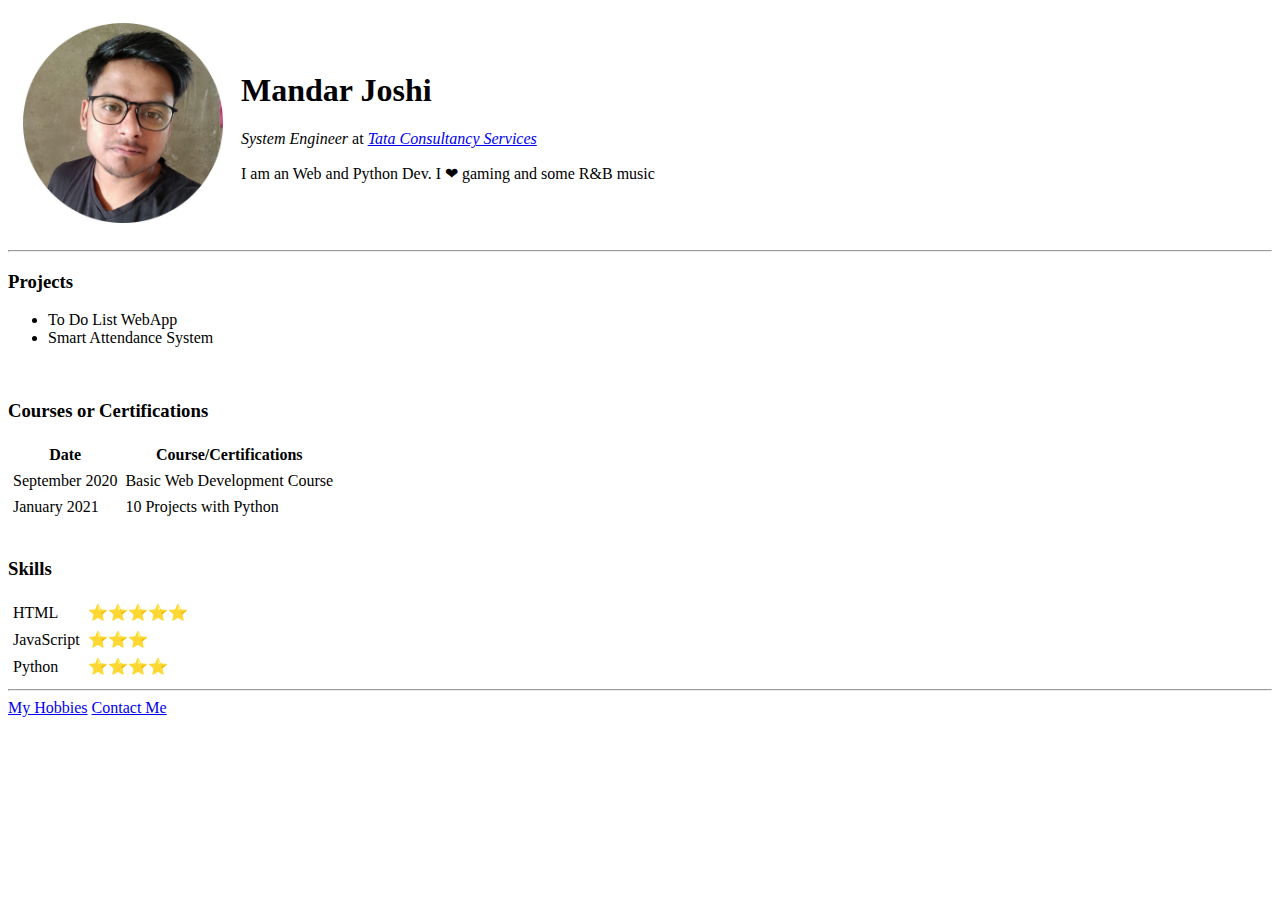
==== index.html @ 589ac733 "HTMLcommit1" ====
<!DOCTYPE html>
<html lang="en" dir="ltr">

<head>
  <meta charset="utf-8">
  <title>Mandar's Personal Site</title>
</head>
<style media="screen">
  img {
    width: 200px;
    margin: 10px;
  }

  th,
  td {
    padding: 3px;
    align: "center"
  }

  a {
    align: "center";
  }
</style>

<body>
  <table>
    <tr>
      <td><img src="Mandar.png" alt="Mandar" /></td>
      <td>
        <h1>Mandar Joshi</h1>
        <p><i>System Engineer</i> at <a href="https://www.tcs.com/"><i>Tata Consultancy Services</i></a></p>
        <p>I am an Web and Python Dev. I ❤ gaming and some R&B music</p>
      </td>
    </tr>
  </table>
  <hr>
  <h3>Projects</h3>
  <ul>
    <li>To Do List WebApp</li>
    <li>Smart Attendance System</li>
  </ul>
  <br>
  <h3>Courses or Certifications</h3>
  <table>
    <thead>
      <th>Date</th>
      <th>Course/Certifications</th>
    </thead>
    <tr>
      <td>September 2020</td>
      <td>Basic Web Development Course</td>
    </tr>
    <tr>
      <td>January 2021</td>
      <td>10 Projects with Python</td>
    </tr>
  </table>
  <br>
  <h3>Skills</h3>
  <table>
    <tr>
      <td>HTML</td>
      <td>⭐⭐⭐⭐⭐</td>
    </tr>
    <tr>
      <td>JavaScript</td>
      <td>⭐⭐⭐</td>
    </tr>
    <tr>
      <td>Python</td>
      <td>⭐⭐⭐⭐</td>
    </tr>
  </table>
  <hr>
  <a href="hobbies.html">My Hobbies</a>
  <a href="contact-me.html">Contact Me</a>
</body>

</html>
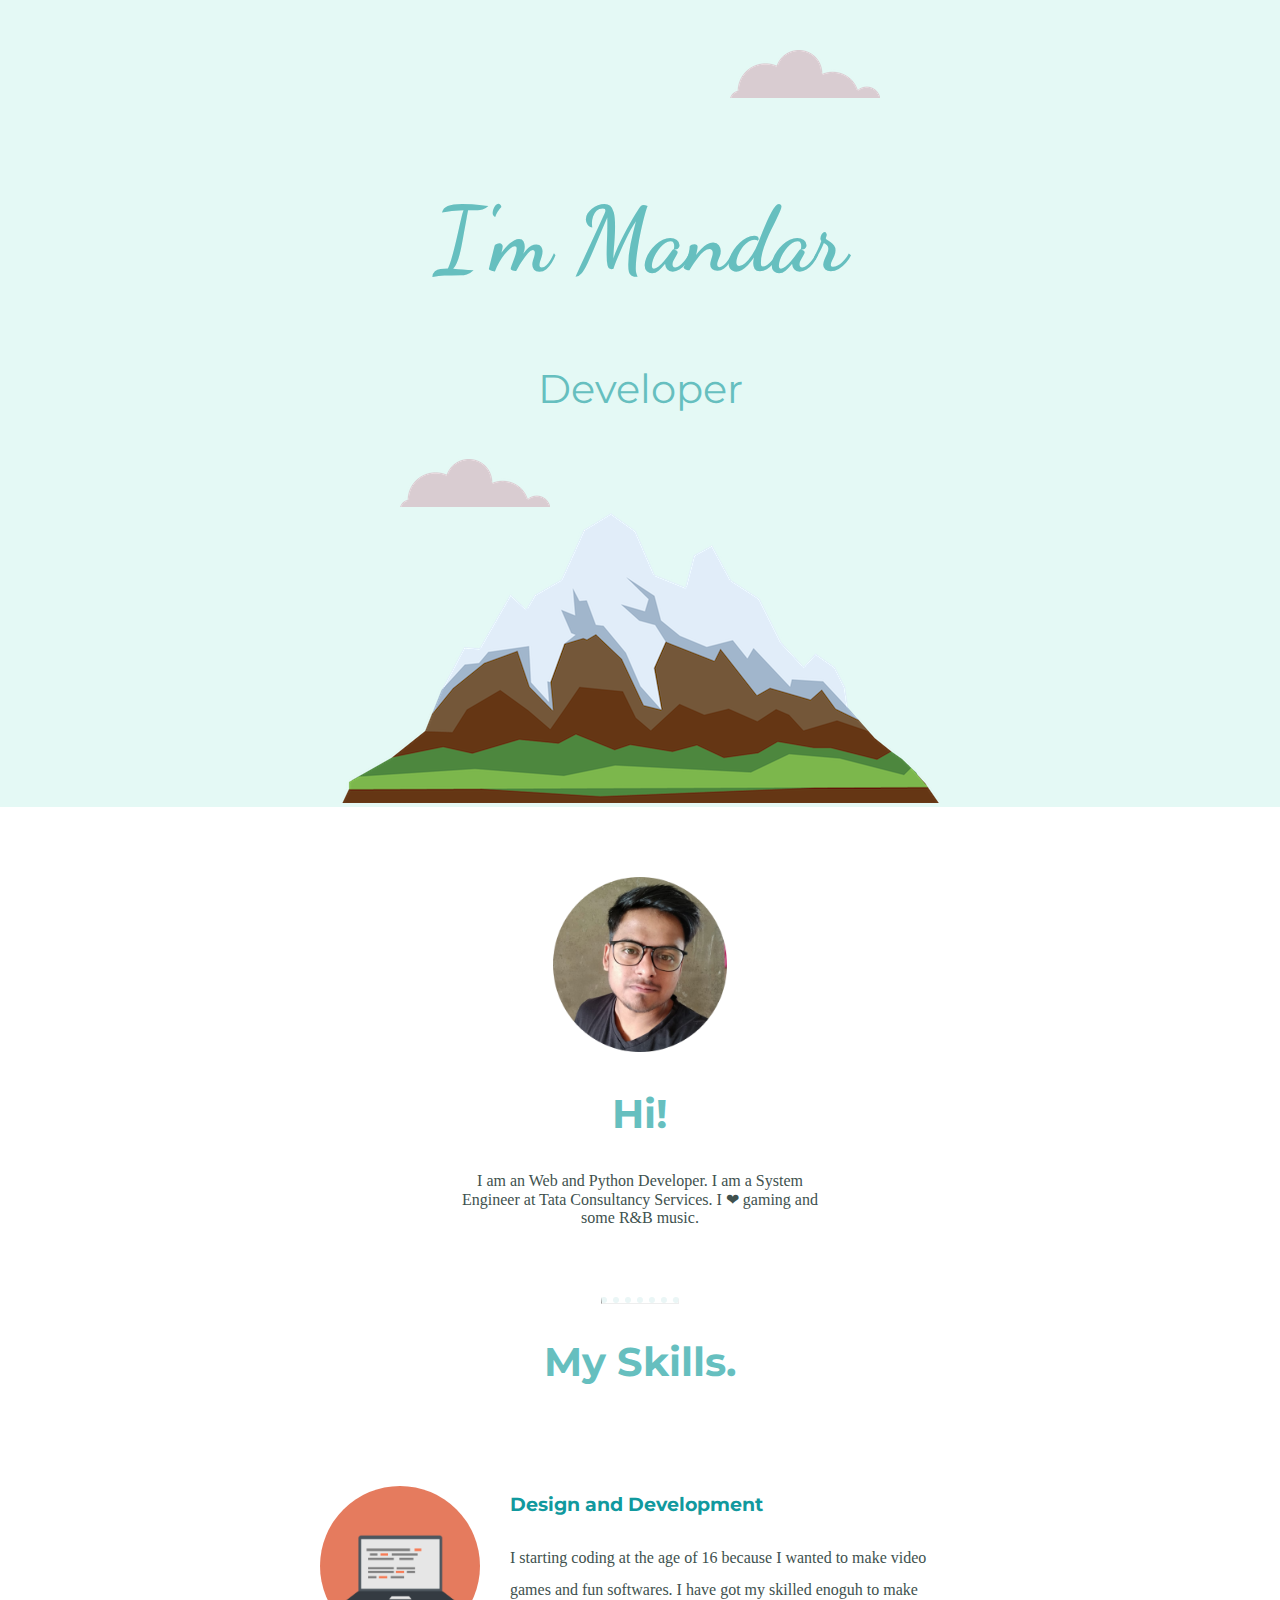
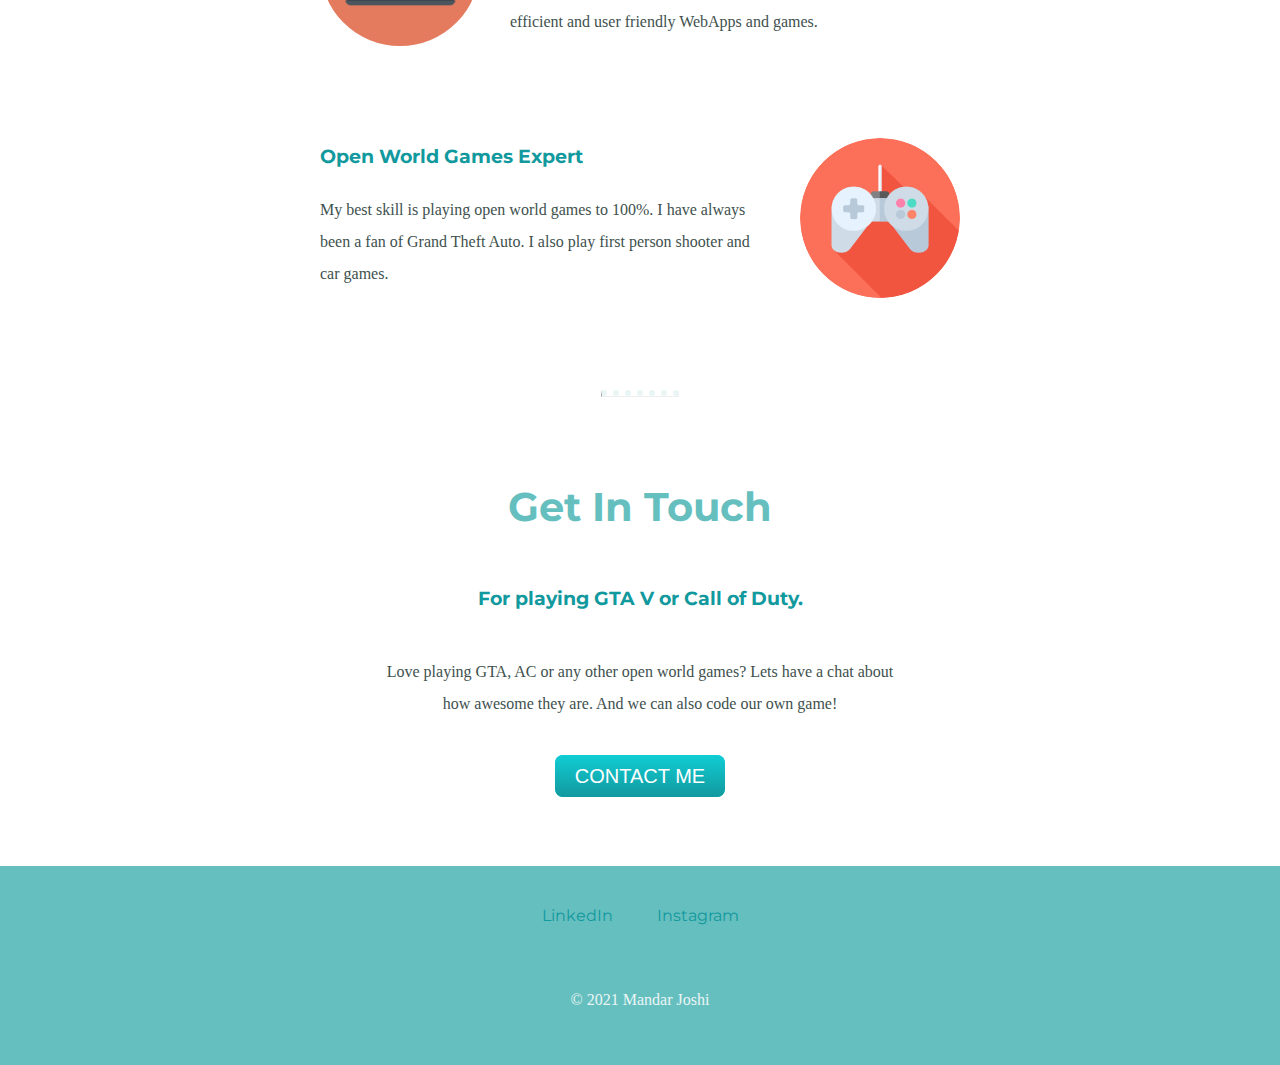
==== commit 0aa25173: "Adding CSS to the site" ====
--- a/index.html
+++ b/index.html
@@ -3,77 +3,58 @@
 
 <head>
   <meta charset="utf-8">
-  <title>Mandar's Personal Site</title>
+  <title>Mandar Joshi</title>
+  <link rel="stylesheet" href="css/style.css">
+  <link rel="icon" href="favicon.ico">
+  <link rel="preconnect" href="https://fonts.gstatic.com">
+<link href="https://fonts.googleapis.com/css2?family=Dancing+Script&family=Montserrat&family=Sacramento&display=swap" rel="stylesheet">
 </head>
-<style media="screen">
-  img {
-    width: 200px;
-    margin: 10px;
-  }
-
-  th,
-  td {
-    padding: 3px;
-    align: "center"
-  }
-
-  a {
-    align: "center";
-  }
-</style>
 
 <body>
-  <table>
-    <tr>
-      <td><img src="Mandar.png" alt="Mandar" /></td>
-      <td>
-        <h1>Mandar Joshi</h1>
-        <p><i>System Engineer</i> at <a href="https://www.tcs.com/"><i>Tata Consultancy Services</i></a></p>
-        <p>I am an Web and Python Dev. I ❤ gaming and some R&B music</p>
-      </td>
-    </tr>
-  </table>
-  <hr>
-  <h3>Projects</h3>
-  <ul>
-    <li>To Do List WebApp</li>
-    <li>Smart Attendance System</li>
-  </ul>
-  <br>
-  <h3>Courses or Certifications</h3>
-  <table>
-    <thead>
-      <th>Date</th>
-      <th>Course/Certifications</th>
-    </thead>
-    <tr>
-      <td>September 2020</td>
-      <td>Basic Web Development Course</td>
-    </tr>
-    <tr>
-      <td>January 2021</td>
-      <td>10 Projects with Python</td>
-    </tr>
-  </table>
-  <br>
-  <h3>Skills</h3>
-  <table>
-    <tr>
-      <td>HTML</td>
-      <td>⭐⭐⭐⭐⭐</td>
-    </tr>
-    <tr>
-      <td>JavaScript</td>
-      <td>⭐⭐⭐</td>
-    </tr>
-    <tr>
-      <td>Python</td>
-      <td>⭐⭐⭐⭐</td>
-    </tr>
-  </table>
-  <hr>
-  <a href="hobbies.html">My Hobbies</a>
-  <a href="contact-me.html">Contact Me</a>
+  <div id="top-con">
+    <img id="cloud1" src="images\cloud.png" alt="could-img">
+    <h1>I'm Mandar</h1>
+    <h2 id="subtitle">Developer</h2>
+    <img id="cloud2" src="images\cloud.png" alt="could-img">
+    <img id="mountain" src="images\mountain.png" alt="maountain-img">
+  </div>
+
+  <div class="middle-con">
+    <div class="profile">
+      <img id="face-img" src="images\Mandar.png" alt="Mandar">
+      <h2>Hi!</h2>
+      <p>I am an Web and Python Developer. I am a System Engineer at Tata Consultancy Services. I ❤ gaming and some R&B music.</p>
+    </div>
+    <hr>
+    <div class="skills">
+      <h2>My Skills.</h2>
+      <div class="skill-row">
+        <img class="computer-img" src="images\computer.png" alt="computer-img">
+        <h3>Design and Development</h3>
+        <p>I starting coding at the age of 16 because I wanted to make video games and fun softwares. I have got my skilled enoguh to make efficient and user friendly WebApps and games.</p>
+      </div>
+      <div class="skill-row">
+        <img class="controller-img" src="images\game-controller.png" alt="controller">
+        <h3>Open World Games Expert</h3>
+        <p>My best skill is playing open world games to 100%. I have always been a fan of Grand Theft Auto. I also play first person shooter and car games.</p>
+      </div>
+    </div>
+    <hr>
+    <div class="contact-me">
+      <h2>Get In Touch</h2>
+      <h3>For playing GTA V or Call of Duty.</h3>
+      <p id="contactme-text">Love playing GTA, AC or any other open world games? Lets have a chat about how awesome they are. And we can also code our own game!</p>
+      <a class="btn" href="mailto:mandar156009@gmail.com">CONTACT ME</a>
+    </div>
+  </div>
+
+
+  <div class="bottom-con">
+    <a class="footer-link" href="https://www.linkedin.com/in/mandar-joshi-73844118b/">LinkedIn</a>
+    <a class="footer-link" href="https://www.instagram.com/procrastinedar/">Instagram</a>
+    <p id="copyright">© 2021 Mandar Joshi</p>
+  </div>
+
 </body>
 
 </html>
--- a/css/style.css
+++ b/css/style.css
@@ -0,0 +1,144 @@
+body {
+  margin: 0;
+  text-align: center;
+  font-family: 'Merriweather', serif;
+}
+
+h1 {
+  font-size: 5.652rem;
+  margin: 50px auto 0 auto;
+  color: #66BFBF;
+  font-family: 'Dancing Script', cursive;
+  line-height: 2
+}
+
+h2, h3 {
+  font-family: 'Montserrat', sans-serif;
+}
+
+h2 {
+  color: #66BFBF;
+  font-size: 2.5rem;
+}
+
+h3, a {
+  color: #11999E;
+}
+
+a {
+  margin: 10px 20px;
+  text-decoration: none;
+  font-family: 'Montserrat', sans-serif;
+}
+
+p {
+  color: #40514E;
+}
+
+hr {
+  border-top: dotted 6px #EAF6F6;
+  width: 6%;
+  color: #FFF;
+}
+
+#subtitle {
+  font-weight: normal;
+}
+
+#cloud1 {
+  position: absolute;
+  top: 50px;
+  right: 400px;
+}
+
+#cloud2 {
+  position: absolute;
+  bottom: 300px;
+  left: 400px
+}
+
+#top-con {
+  position: relative;
+  padding-top: 100px;
+  background-color: #e4f9f5;
+  margin:
+}
+
+#face-img {
+  width: 10.93rem;
+}
+
+#copyright {
+  color: #EAF6F6;
+  padding: 50px 0 0 0;
+
+}
+
+#contactme-text {
+  padding-top: 20px;
+  padding-bottom: 20px;
+}
+
+.computer-img {
+  width: 25%;
+  border-radius: 50%;
+  float: left;
+  margin-right: 30px;
+}
+
+.controller-img {
+  width: 25%;
+  border-radius: 50%;
+  float: right;
+  margin-left: 30px;
+}
+
+.skill-row {
+  width: 50%;
+  margin: 100px auto;
+  text-align: left;
+  line-height: 2;
+}
+
+.profile {
+  width: 30%;
+  margin: 70px auto;
+}
+
+.contact-me {
+  width: 40%;
+  margin: 70px auto;
+  line-height: 2;
+}
+
+.bottom-con {
+  background-color: #66BFBF;
+  padding: 40px;
+}
+
+.btn {
+  background: #11CDD4;
+  background-image: -webkit-linear-gradient(top, #11CDD4, #11999e);
+  background-image: -moz-linear-gradient(top, #11CDD4, #11999e);
+  background-image: -ms-linear-gradient(top, #11CDD4, #11999e);
+  background-image: -o-linear-gradient(top, #11CDD4, #11999e);
+  background-image: linear-gradient(to bottom, #11CDD4, #11999e);
+  -webkit-border-radius: 8;
+  -moz-border-radius: 8;
+  border-radius: 8px;
+  font-family: Arial;
+  color: #ffffff;
+  font-size: 20px;
+  padding: 10px 20px 10px 20px;
+  text-decoration: none;
+}
+
+.btn:hover {
+  background: #30e3cb;
+  background-image: -webkit-linear-gradient(top, #30e3cb, #2bc4ad);
+  background-image: -moz-linear-gradient(top, #30e3cb, #2bc4ad);
+  background-image: -ms-linear-gradient(top, #30e3cb, #2bc4ad);
+  background-image: -o-linear-gradient(top, #30e3cb, #2bc4ad);
+  background-image: linear-gradient(to bottom, #30e3cb, #2bc4ad);
+  text-decoration: none;
+}
